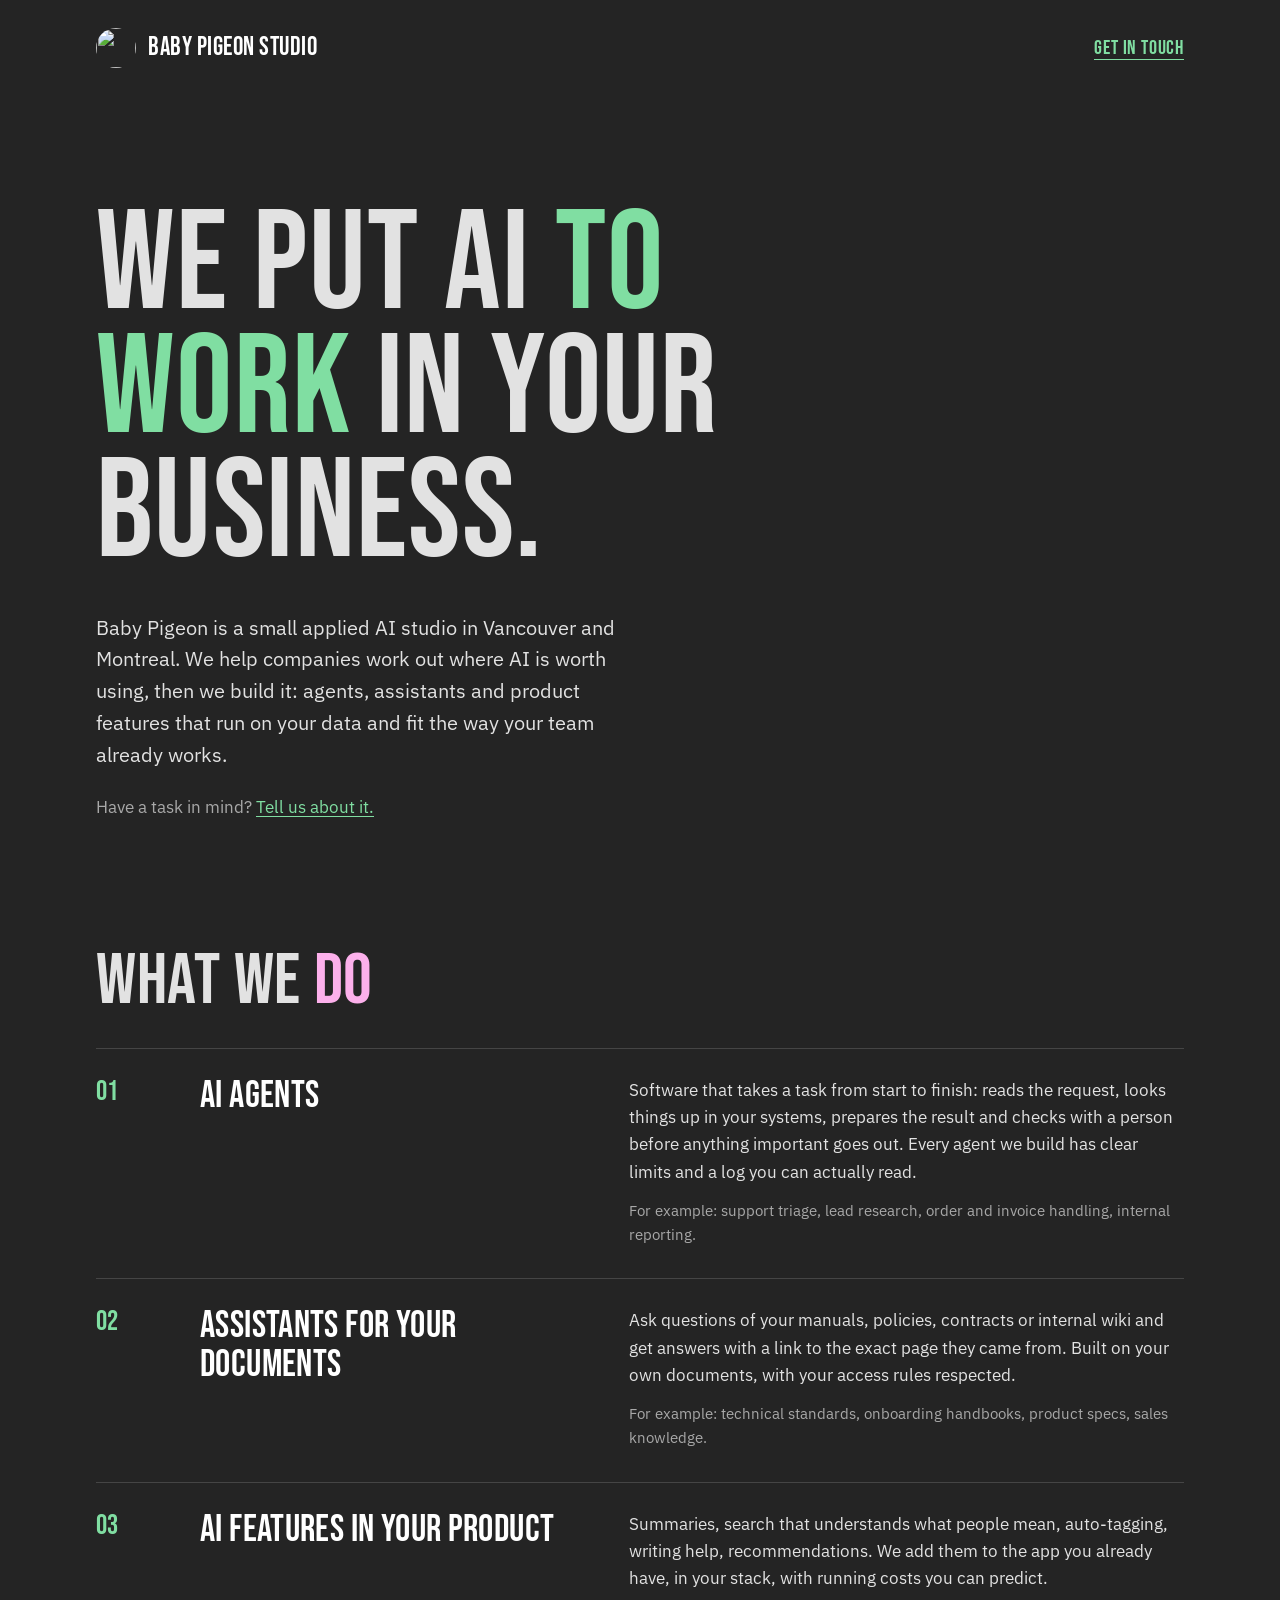
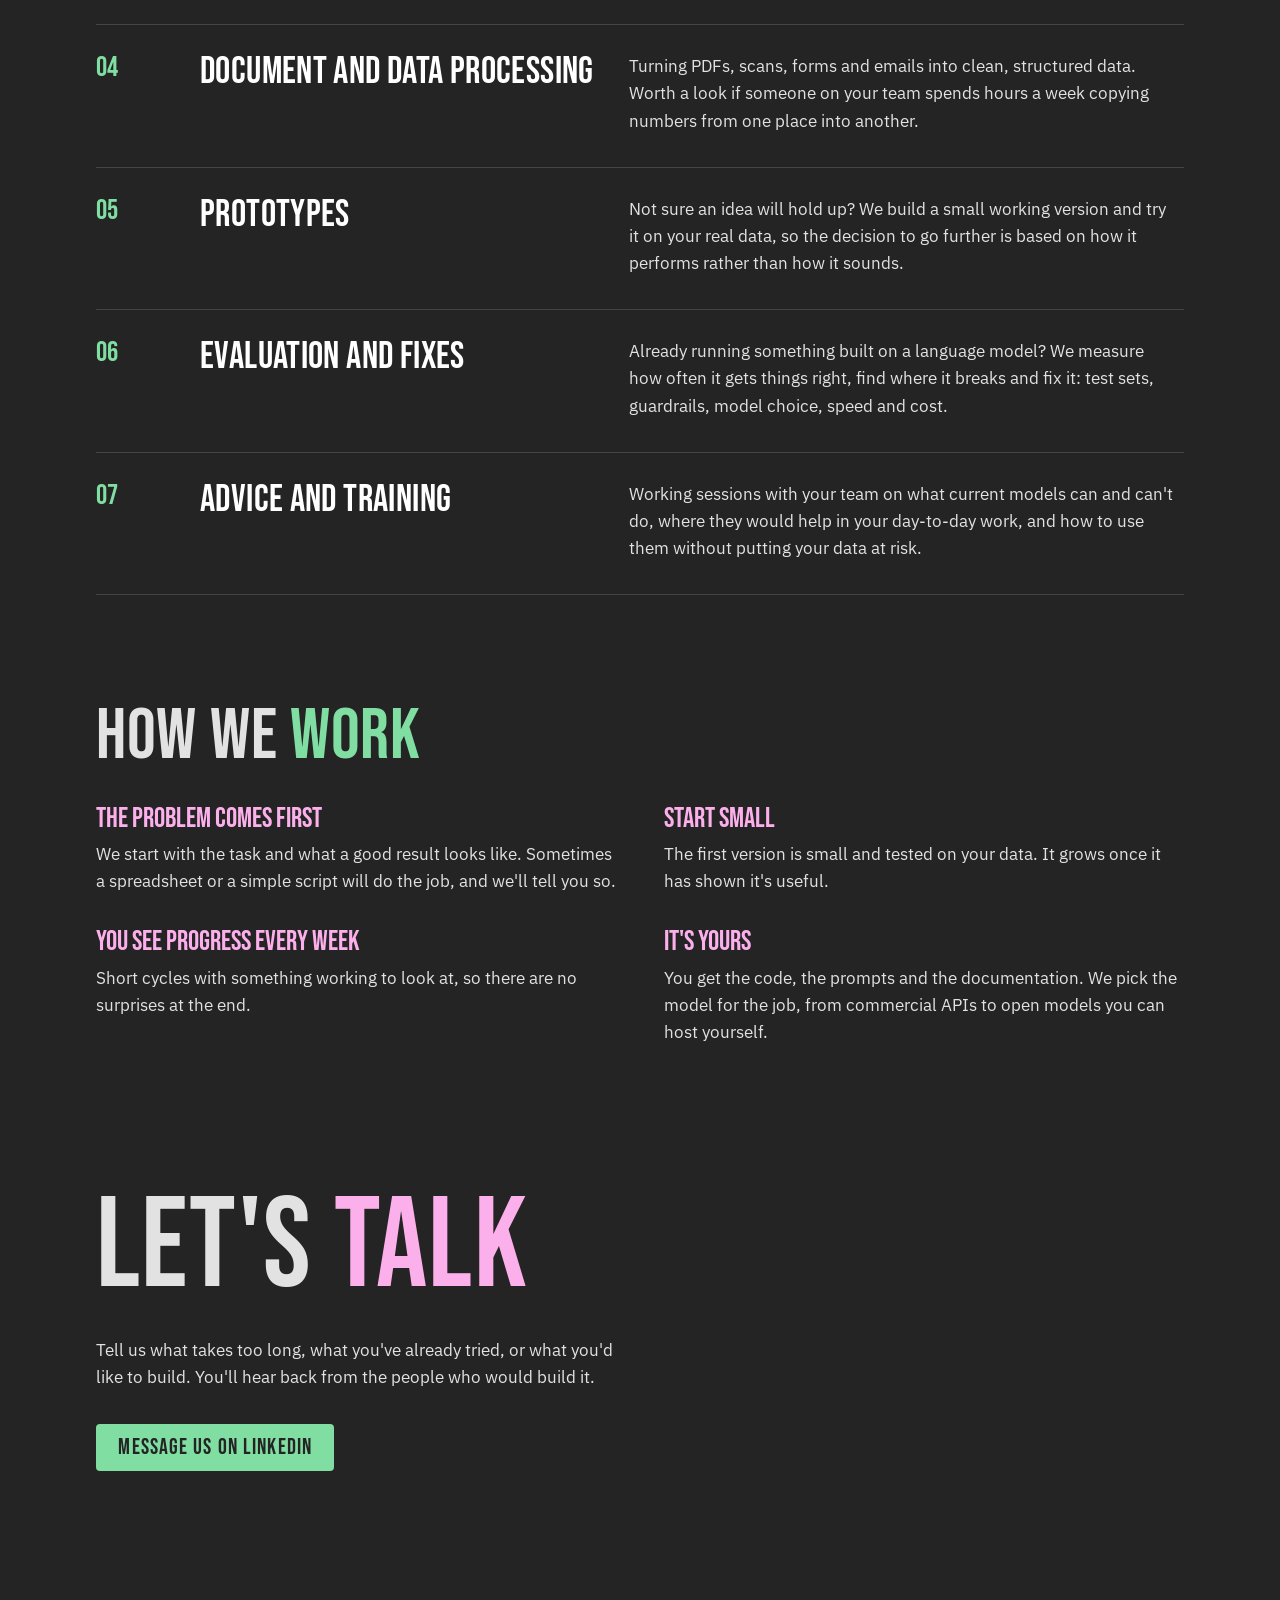
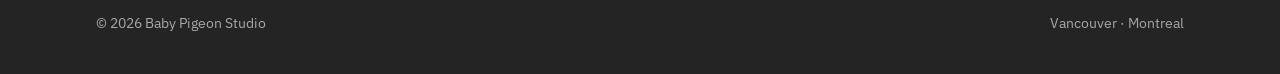
==== index.html @ 267a3808 "Rebuild site around studio services, drop Webflow - Replace the projects list with seven services (a" ====
<!DOCTYPE html>
<html lang="en">
<head>
  <meta charset="utf-8">
  <meta name="viewport" content="width=device-width, initial-scale=1">
  <title>Baby Pigeon Studio · Applied AI, Vancouver &amp; Montreal</title>
  <meta name="description" content="A small applied AI studio in Vancouver and Montreal. We build AI agents, document assistants and AI features that run on your data and fit how your team already works.">
  <link rel="canonical" href="https://babypigeon.dev/">
  <meta name="theme-color" content="#242424">

  <meta property="og:type" content="website">
  <meta property="og:url" content="https://babypigeon.dev/">
  <meta property="og:title" content="Baby Pigeon Studio">
  <meta property="og:description" content="Applied AI studio in Vancouver and Montreal. Agents, document assistants and AI features, built to do real work.">
  <meta property="og:image" content="https://babypigeon.dev/images/og.png">
  <meta property="og:image:width" content="1200">
  <meta property="og:image:height" content="630">
  <meta name="twitter:card" content="summary_large_image">

  <link rel="icon" type="image/png" href="images/favicon.png">
  <link rel="apple-touch-icon" href="images/webclip.png">
  <link rel="preload" href="fonts/bebas-neue-latin-400-normal.woff2" as="font" type="font/woff2" crossorigin>
  <link rel="preload" href="fonts/ibm-plex-sans-latin-400-normal.woff2" as="font" type="font/woff2" crossorigin>
  <link rel="stylesheet" href="css/site.css">

  <script type="application/ld+json">
  {
    "@context": "https://schema.org",
    "@type": "ProfessionalService",
    "name": "Baby Pigeon Studio",
    "url": "https://babypigeon.dev/",
    "logo": "https://babypigeon.dev/images/webclip.png",
    "description": "Applied AI studio building AI agents, document assistants and AI product features.",
    "areaServed": "Worldwide",
    "address": [
      { "@type": "PostalAddress", "addressLocality": "Vancouver", "addressRegion": "BC", "addressCountry": "CA" },
      { "@type": "PostalAddress", "addressLocality": "Montreal", "addressRegion": "QC", "addressCountry": "CA" }
    ],
    "sameAs": ["https://www.linkedin.com/company/baby-pigeon/"]
  }
  </script>
</head>
<body>
  <a class="skip" href="#main">Skip to content</a>

  <header class="site-header wrap">
    <a class="brand" href="./" aria-label="Baby Pigeon Studio, home">
      <img src="images/webclip.png" alt="" width="40" height="40">
      <span>Baby Pigeon Studio</span>
    </a>
    <a class="header-link" href="#contact">Get in touch</a>
  </header>

  <main id="main">
    <section class="intro wrap">
      <h1>We put AI <span class="green">to work</span> in your business.</h1>
      <p class="lead">
        Baby Pigeon is a small applied AI studio in Vancouver and Montreal.
        We help companies work out where AI is worth using, then we build it:
        agents, assistants and product features that run on your data and fit
        the way your team already works.
      </p>
      <p class="cta-line">Have a task in mind? <a href="#contact">Tell us about it.</a></p>
    </section>

    <section class="section wrap" aria-labelledby="services-title">
      <h2 id="services-title">What we <span class="violet">do</span></h2>

      <ol class="services">
        <li class="service">
          <h3>AI agents</h3>
          <div>
            <p>
              Software that takes a task from start to finish: reads the request,
              looks things up in your systems, prepares the result and checks with
              a person before anything important goes out. Every agent we build has
              clear limits and a log you can actually read.
            </p>
            <p class="eg">For example: support triage, lead research, order and invoice handling, internal reporting.</p>
          </div>
        </li>

        <li class="service">
          <h3>Assistants for your documents</h3>
          <div>
            <p>
              Ask questions of your manuals, policies, contracts or internal wiki and
              get answers with a link to the exact page they came from. Built on your
              own documents, with your access rules respected.
            </p>
            <p class="eg">For example: technical standards, onboarding handbooks, product specs, sales knowledge.</p>
          </div>
        </li>

        <li class="service">
          <h3>AI features in your product</h3>
          <div>
            <p>
              Summaries, search that understands what people mean, auto-tagging,
              writing help, recommendations. We add them to the app you already have,
              in your stack, with running costs you can predict.
            </p>
          </div>
        </li>

        <li class="service">
          <h3>Document and data processing</h3>
          <div>
            <p>
              Turning PDFs, scans, forms and emails into clean, structured data.
              Worth a look if someone on your team spends hours a week copying numbers
              from one place into another.
            </p>
          </div>
        </li>

        <li class="service">
          <h3>Prototypes</h3>
          <div>
            <p>
              Not sure an idea will hold up? We build a small working version and try
              it on your real data, so the decision to go further is based on how it
              performs rather than how it sounds.
            </p>
          </div>
        </li>

        <li class="service">
          <h3>Evaluation and fixes</h3>
          <div>
            <p>
              Already running something built on a language model? We measure how often
              it gets things right, find where it breaks and fix it: test sets,
              guardrails, model choice, speed and cost.
            </p>
          </div>
        </li>

        <li class="service">
          <h3>Advice and training</h3>
          <div>
            <p>
              Working sessions with your team on what current models can and can't do,
              where they would help in your day-to-day work, and how to use them
              without putting your data at risk.
            </p>
          </div>
        </li>
      </ol>
    </section>

    <section class="section wrap" aria-labelledby="how-title">
      <h2 id="how-title">How we <span class="green">work</span></h2>

      <dl class="principles">
        <div>
          <dt>The problem comes first</dt>
          <dd>
            We start with the task and what a good result looks like. Sometimes a
            spreadsheet or a simple script will do the job, and we'll tell you so.
          </dd>
        </div>
        <div>
          <dt>Start small</dt>
          <dd>
            The first version is small and tested on your data. It grows once it has
            shown it's useful.
          </dd>
        </div>
        <div>
          <dt>You see progress every week</dt>
          <dd>
            Short cycles with something working to look at, so there are no surprises
            at the end.
          </dd>
        </div>
        <div>
          <dt>It's yours</dt>
          <dd>
            You get the code, the prompts and the documentation. We pick the model for
            the job, from commercial APIs to open models you can host yourself.
          </dd>
        </div>
      </dl>
    </section>

    <section id="contact" class="section contact wrap" aria-labelledby="contact-title">
      <h2 id="contact-title">Let's <span class="violet">talk</span></h2>
      <p>
        Tell us what takes too long, what you've already tried, or what you'd like
        to build. You'll hear back from the people who would build it.
      </p>
      <a class="button" href="https://www.linkedin.com/company/baby-pigeon/" target="_blank" rel="noopener">Message us on LinkedIn</a>
    </section>
  </main>

  <footer class="site-footer wrap">
    <span>© 2026 Baby Pigeon Studio</span>
    <span>Vancouver · Montreal</span>
  </footer>
</body>
</html>
---- css/site.css ----
/* Baby Pigeon Studio */

@font-face {
  font-family: "Bebas Neue";
  src: url("../fonts/bebas-neue-latin-400-normal.woff2") format("woff2");
  font-weight: 400;
  font-style: normal;
  font-display: swap;
}
@font-face {
  font-family: "IBM Plex Sans";
  src: url("../fonts/ibm-plex-sans-latin-400-normal.woff2") format("woff2");
  font-weight: 400;
  font-style: normal;
  font-display: swap;
}
@font-face {
  font-family: "IBM Plex Sans";
  src: url("../fonts/ibm-plex-sans-latin-400-italic.woff2") format("woff2");
  font-weight: 400;
  font-style: italic;
  font-display: swap;
}
@font-face {
  font-family: "IBM Plex Sans";
  src: url("../fonts/ibm-plex-sans-latin-600-normal.woff2") format("woff2");
  font-weight: 600;
  font-style: normal;
  font-display: swap;
}

:root {
  --black: #242424;
  --white: #ffffff;
  --gray: #e2e2e2;
  --green: #80dea2;
  --violet: #fcb0eb;
  --blue: #7dd8ff;

  --muted: #a8a8a8;
  --rule: #ffffff26;

  --display: "Bebas Neue", "Arial Narrow", sans-serif;
  --text: "IBM Plex Sans", system-ui, sans-serif;

  --gutter: clamp(1rem, 5vw, 4rem);
  --measure: 34rem;

  color-scheme: dark;
}

*, *::before, *::after { box-sizing: border-box; }

html { -webkit-text-size-adjust: 100%; }

body {
  margin: 0;
  background: var(--black);
  color: var(--gray);
  font-family: var(--text);
  font-size: 1.0625rem;
  line-height: 1.6;
  -webkit-font-smoothing: antialiased;
}

h1, h2, h3 {
  margin: 0;
  font-family: var(--display);
  font-weight: 400;
  line-height: .95;
  letter-spacing: .01em;
}

p { margin: 0; }

a {
  color: var(--green);
  text-decoration: underline;
  text-decoration-thickness: 1px;
  text-underline-offset: .2em;
}
a:hover { color: var(--violet); }

:focus-visible {
  outline: 2px solid var(--blue);
  outline-offset: 3px;
  border-radius: 2px;
}

.green { color: var(--green); }
.violet { color: var(--violet); }

.skip {
  position: absolute;
  left: -999px;
}
.skip:focus {
  left: var(--gutter);
  top: 1rem;
  background: var(--black);
  padding: .25rem .5rem;
}

.wrap {
  max-width: 76rem;
  margin: 0 auto;
  padding: 0 var(--gutter);
}

/* Header */

.site-header {
  display: flex;
  align-items: center;
  justify-content: space-between;
  gap: 1rem;
  padding-top: 1.75rem;
  padding-bottom: 1.75rem;
}

.brand {
  display: flex;
  align-items: center;
  gap: .75rem;
  color: var(--white);
  text-decoration: none;
  font-family: var(--display);
  font-size: 1.6rem;
  line-height: 1;
  letter-spacing: .02em;
}
.brand:hover { color: var(--white); }
.brand img {
  width: 2.5rem;
  height: 2.5rem;
  border-radius: 50%;
}

.header-link {
  font-family: var(--display);
  font-size: 1.25rem;
  letter-spacing: .04em;
  text-decoration: none;
  border-bottom: 1px solid currentColor;
  line-height: 1.1;
}

/* Intro */

.intro {
  padding-top: clamp(3rem, 12vh, 8rem);
  padding-bottom: clamp(4rem, 14vh, 9rem);
}

.intro h1 {
  color: var(--gray);
  font-size: clamp(3.5rem, 11vw, 9.5rem);
  line-height: .88;
  max-width: 14ch;
}

.lead {
  margin-top: 2.25rem;
  max-width: var(--measure);
  font-size: clamp(1.125rem, 1.6vw, 1.3rem);
  line-height: 1.55;
}

.intro .cta-line {
  margin-top: 1.5rem;
  color: var(--muted);
}

/* Sections */

.section {
  padding-bottom: clamp(4rem, 12vh, 8rem);
}

.section > h2 {
  color: var(--gray);
  font-size: clamp(2.75rem, 6vw, 4.5rem);
  margin-bottom: 2rem;
}

/* Services */

.services {
  list-style: none;
  margin: 0;
  padding: 0;
  counter-reset: service;
}

.service {
  counter-increment: service;
  display: grid;
  grid-template-columns: 3.5rem minmax(0, 1fr);
  column-gap: 1rem;
  row-gap: .75rem;
  padding: 1.75rem 0 2rem;
  border-top: 1px solid var(--rule);
}
.service:last-child { border-bottom: 1px solid var(--rule); }

.service::before {
  content: counter(service, decimal-leading-zero);
  grid-row: 1 / span 2;
  color: var(--green);
  font-family: var(--display);
  font-size: 1.75rem;
  line-height: 1.1;
}

.service h3 {
  color: var(--white);
  font-size: clamp(1.9rem, 3vw, 2.4rem);
  line-height: 1;
}

.service p { max-width: var(--measure); }

.service .eg {
  margin-top: .75rem;
  color: var(--muted);
  font-size: .95rem;
}

@media (min-width: 52rem) {
  .service {
    grid-template-columns: 4.5rem minmax(0, 5fr) minmax(0, 7fr);
    column-gap: 2rem;
  }
  .service::before { grid-row: auto; }
}

/* How we work */

.principles {
  margin: 0;
  display: grid;
  gap: 2rem 3rem;
}

.principles div { max-width: var(--measure); }

.principles dt {
  color: var(--violet);
  font-family: var(--display);
  font-size: 1.75rem;
  line-height: 1.1;
  margin-bottom: .4rem;
}

.principles dd { margin: 0; }

@media (min-width: 52rem) {
  .principles { grid-template-columns: 1fr 1fr; }
}

/* Contact */

.contact {
  padding-top: clamp(1rem, 4vh, 3rem);
}

.contact h2 {
  color: var(--gray);
  font-size: clamp(3.5rem, 10vw, 8rem);
  line-height: .9;
}

.contact p {
  margin-top: 1.5rem;
  max-width: var(--measure);
}

.button {
  display: inline-block;
  margin-top: 2rem;
  padding: .85rem 1.4rem .7rem;
  background: var(--green);
  color: var(--black);
  border-radius: .25rem;
  font-family: var(--display);
  font-size: 1.4rem;
  letter-spacing: .05em;
  line-height: 1;
  text-decoration: none;
}
.button:hover {
  background: var(--violet);
  color: var(--black);
}

/* Footer */

.site-footer {
  display: flex;
  flex-wrap: wrap;
  justify-content: space-between;
  gap: .5rem 2rem;
  padding-top: 2rem;
  padding-bottom: 2.5rem;
  color: var(--muted);
  font-size: .9rem;
}

/* 404 */

.notfound {
  min-height: 70vh;
  display: flex;
  flex-direction: column;
  justify-content: center;
  gap: 1.5rem;
}
.notfound h1 {
  font-size: clamp(4rem, 14vw, 10rem);
  color: var(--gray);
}
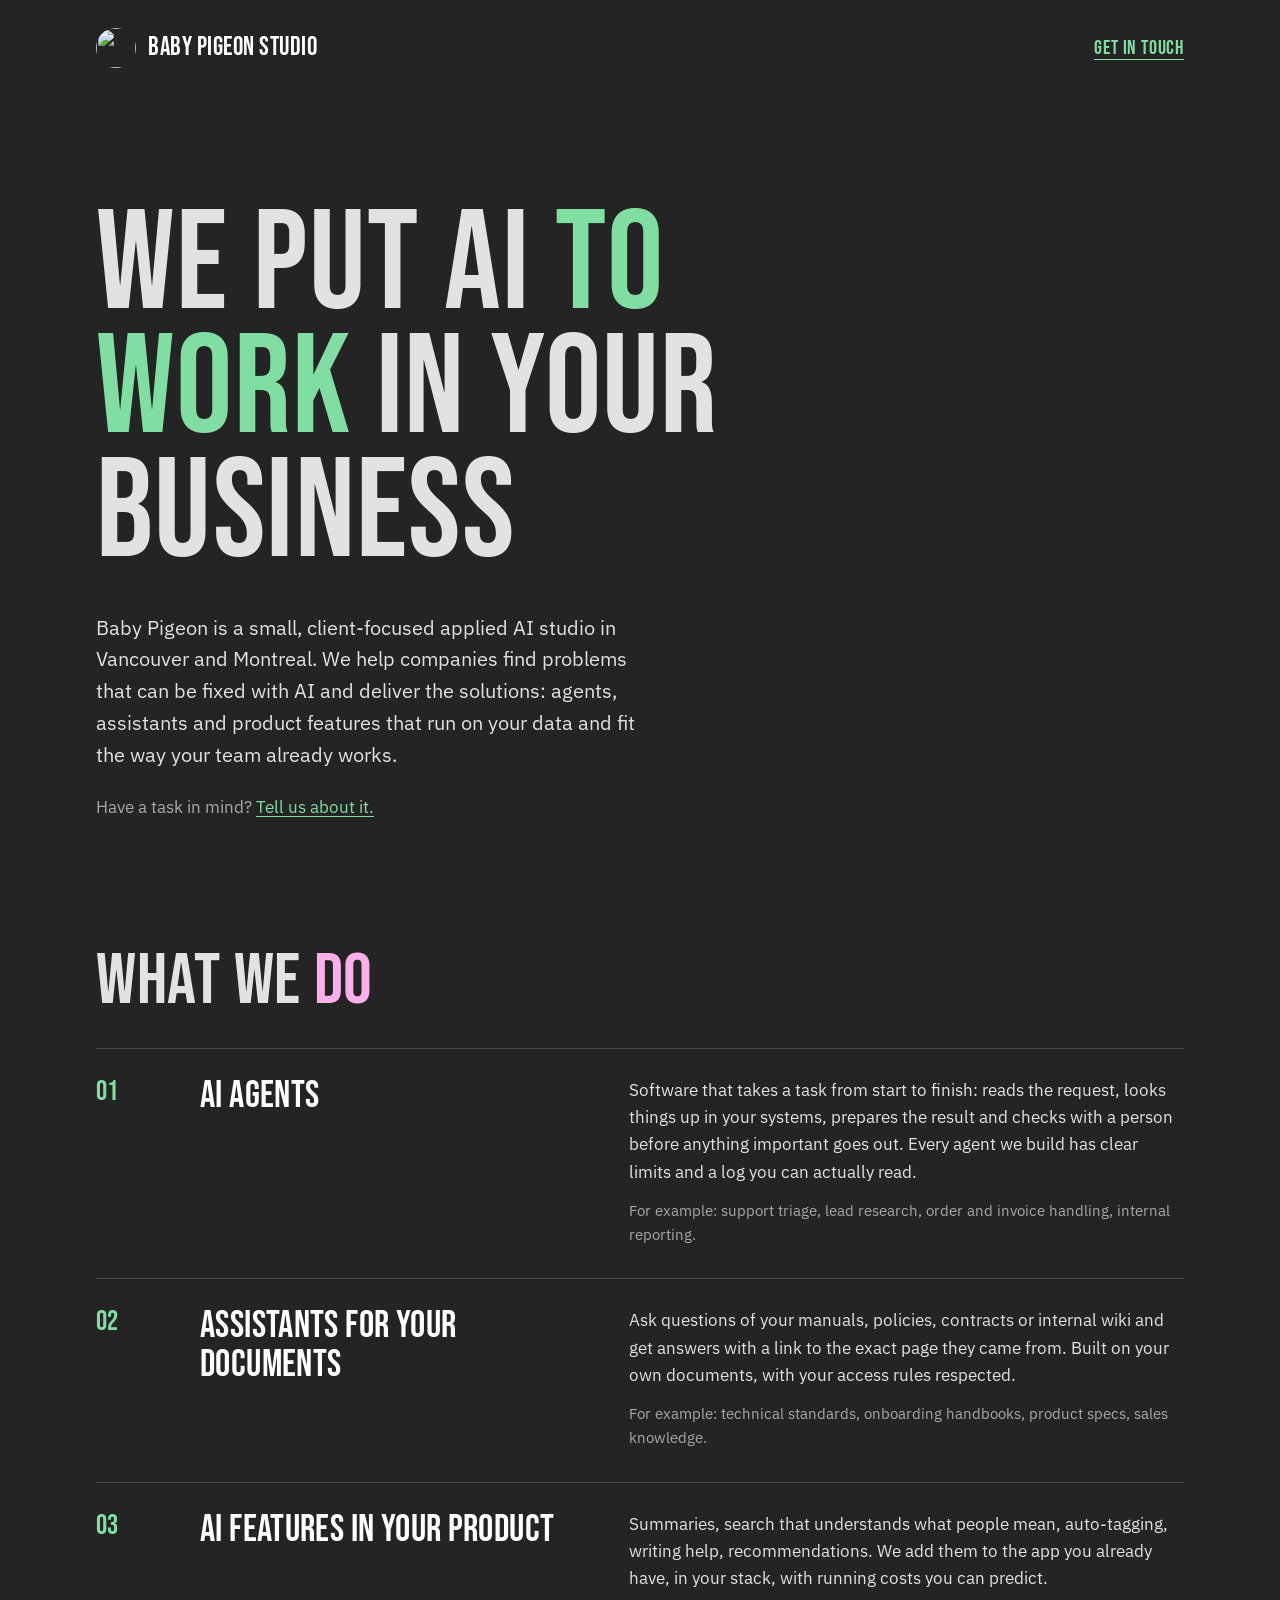
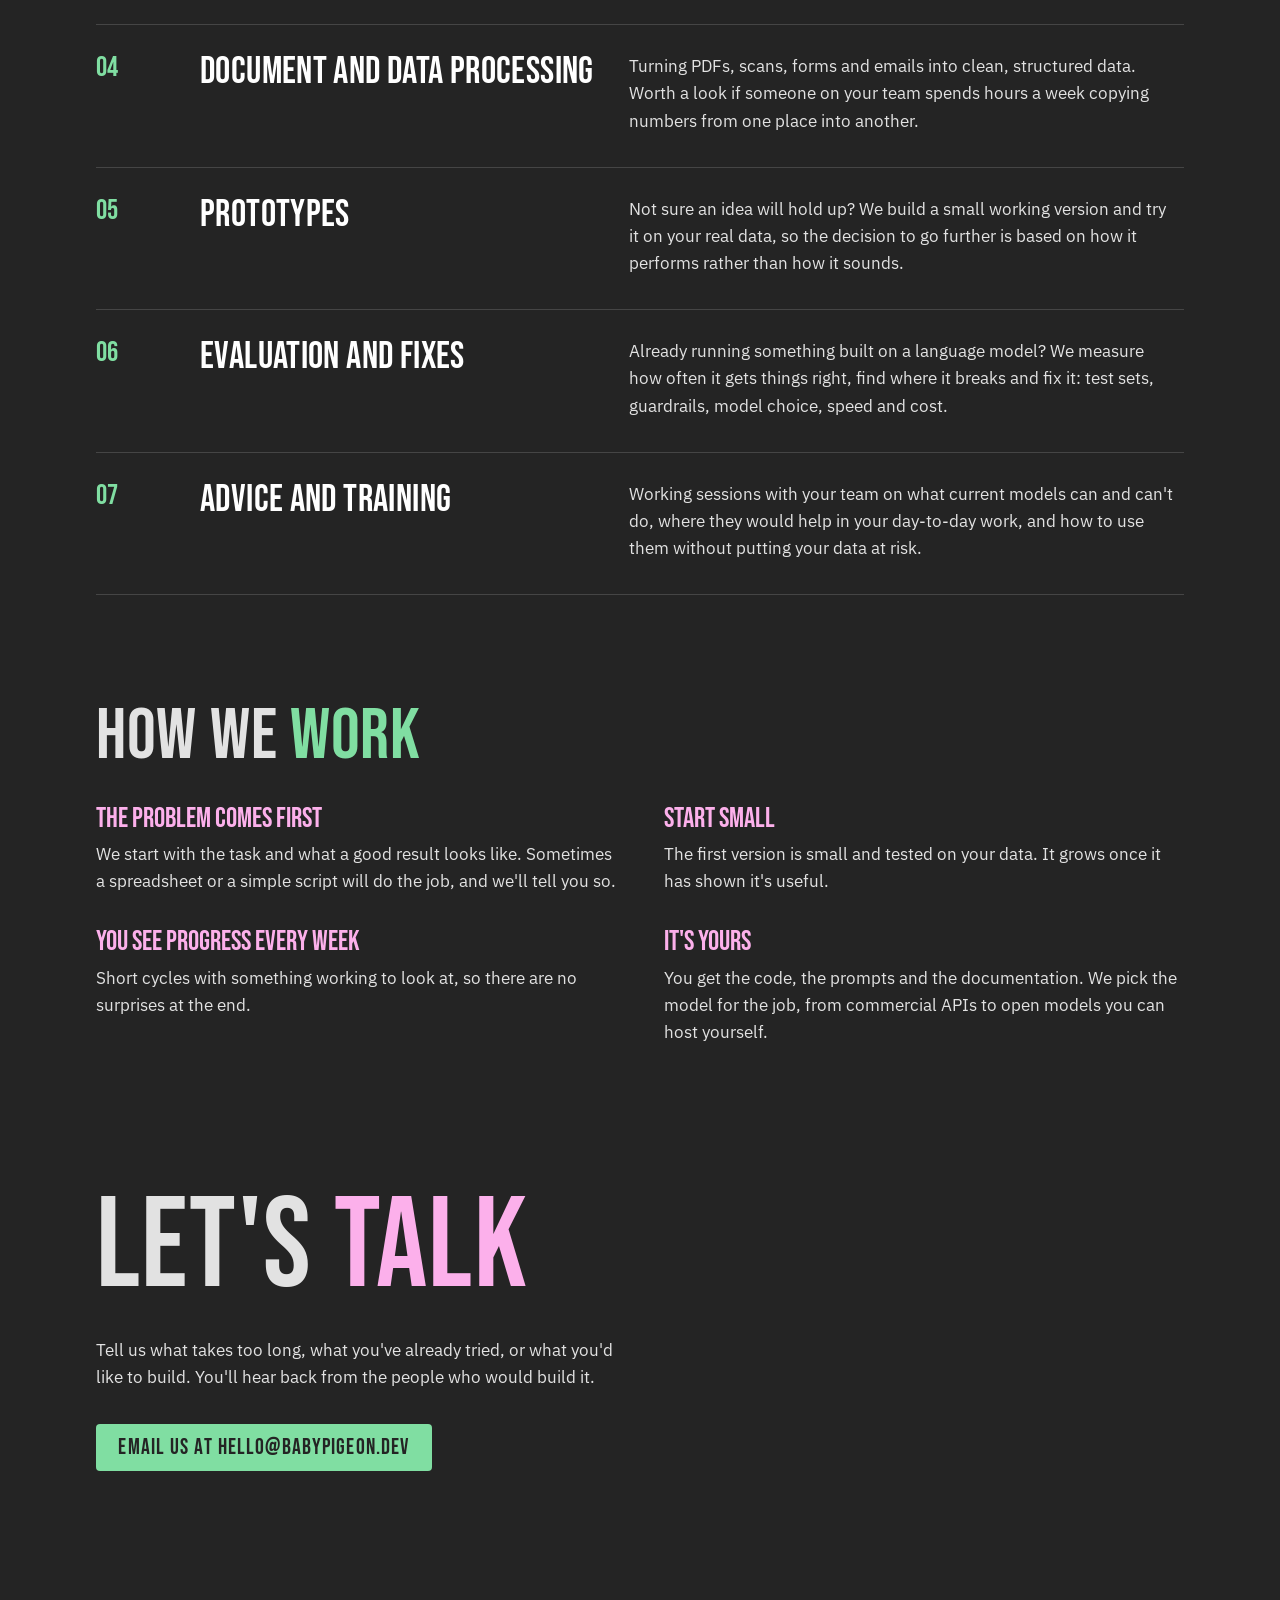
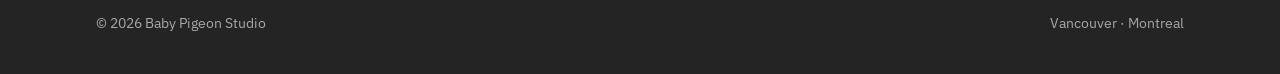
==== commit 411687cc: "fix wording + add email" ====
--- a/index.html
+++ b/index.html
@@ -1,17 +1,20 @@
 <!DOCTYPE html>
 <html lang="en">
+
 <head>
   <meta charset="utf-8">
   <meta name="viewport" content="width=device-width, initial-scale=1">
   <title>Baby Pigeon Studio · Applied AI, Vancouver &amp; Montreal</title>
-  <meta name="description" content="A small applied AI studio in Vancouver and Montreal. We build AI agents, document assistants and AI features that run on your data and fit how your team already works.">
+  <meta name="description"
+    content="A small applied AI studio in Vancouver and Montreal. We build AI agents, document assistants and AI features that run on your data and fit how your team already works.">
   <link rel="canonical" href="https://babypigeon.dev/">
   <meta name="theme-color" content="#242424">
 
   <meta property="og:type" content="website">
   <meta property="og:url" content="https://babypigeon.dev/">
   <meta property="og:title" content="Baby Pigeon Studio">
-  <meta property="og:description" content="Applied AI studio in Vancouver and Montreal. Agents, document assistants and AI features, built to do real work.">
+  <meta property="og:description"
+    content="Applied AI studio in Vancouver and Montreal. Agents, document assistants and AI features, built to do real work.">
   <meta property="og:image" content="https://babypigeon.dev/images/og.png">
   <meta property="og:image:width" content="1200">
   <meta property="og:image:height" content="630">
@@ -40,6 +43,7 @@
   }
   </script>
 </head>
+
 <body>
   <a class="skip" href="#main">Skip to content</a>
 
@@ -53,10 +57,10 @@
 
   <main id="main">
     <section class="intro wrap">
-      <h1>We put AI <span class="green">to work</span> in your business.</h1>
+      <h1>We put AI <span class="green">to work</span> in your business</h1>
       <p class="lead">
-        Baby Pigeon is a small applied AI studio in Vancouver and Montreal.
-        We help companies work out where AI is worth using, then we build it:
+        Baby Pigeon is a small, client-focused applied AI studio in Vancouver and Montreal.
+        We help companies find problems that can be fixed with AI and deliver the solutions:
         agents, assistants and product features that run on your data and fit
         the way your team already works.
       </p>
@@ -76,7 +80,8 @@
               a person before anything important goes out. Every agent we build has
               clear limits and a log you can actually read.
             </p>
-            <p class="eg">For example: support triage, lead research, order and invoice handling, internal reporting.</p>
+            <p class="eg">For example: support triage, lead research, order and invoice handling, internal reporting.
+            </p>
           </div>
         </li>
 
@@ -190,7 +195,7 @@
         Tell us what takes too long, what you've already tried, or what you'd like
         to build. You'll hear back from the people who would build it.
       </p>
-      <a class="button" href="https://www.linkedin.com/company/baby-pigeon/" target="_blank" rel="noopener">Message us on LinkedIn</a>
+      <a class="button" href="mailto:hello@babypigeon.dev">Email us at hello@babypigeon.dev</a>
     </section>
   </main>
 
@@ -199,4 +204,5 @@
     <span>Vancouver · Montreal</span>
   </footer>
 </body>
-</html>
+
+</html>
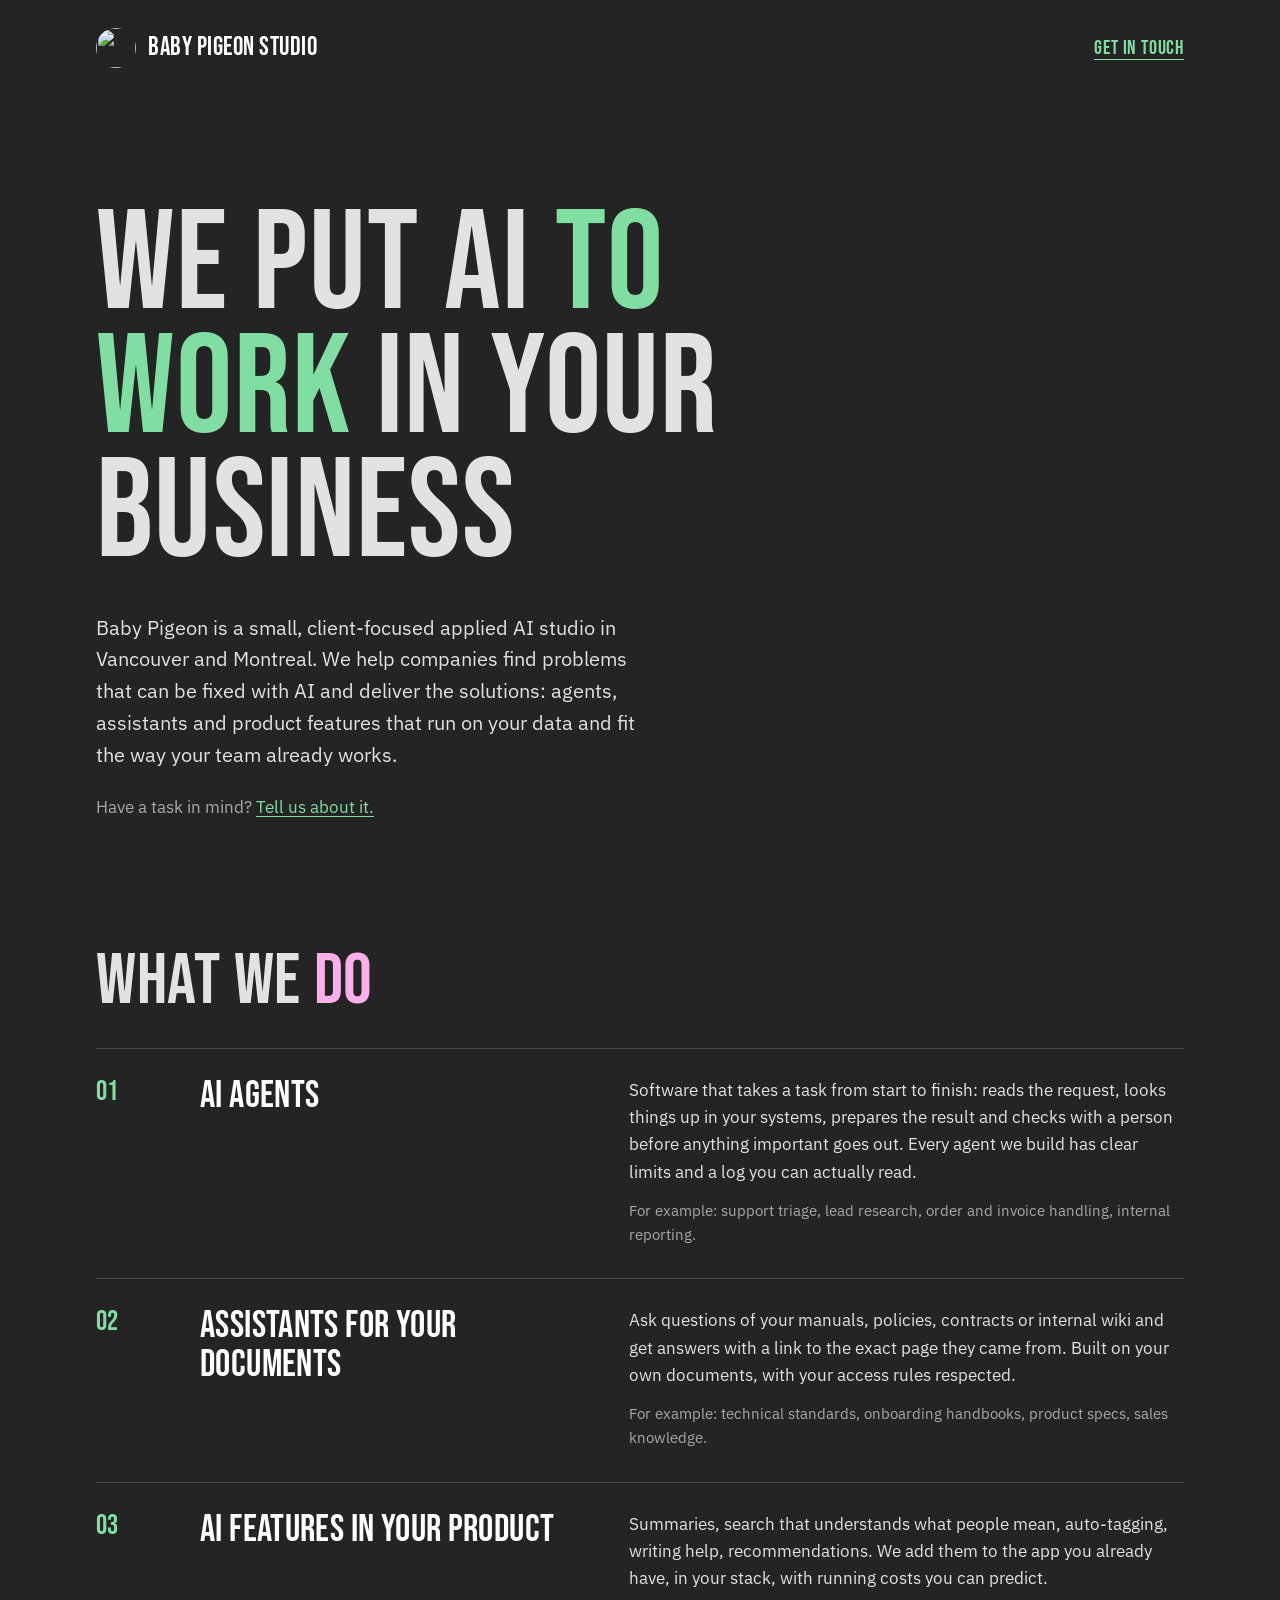
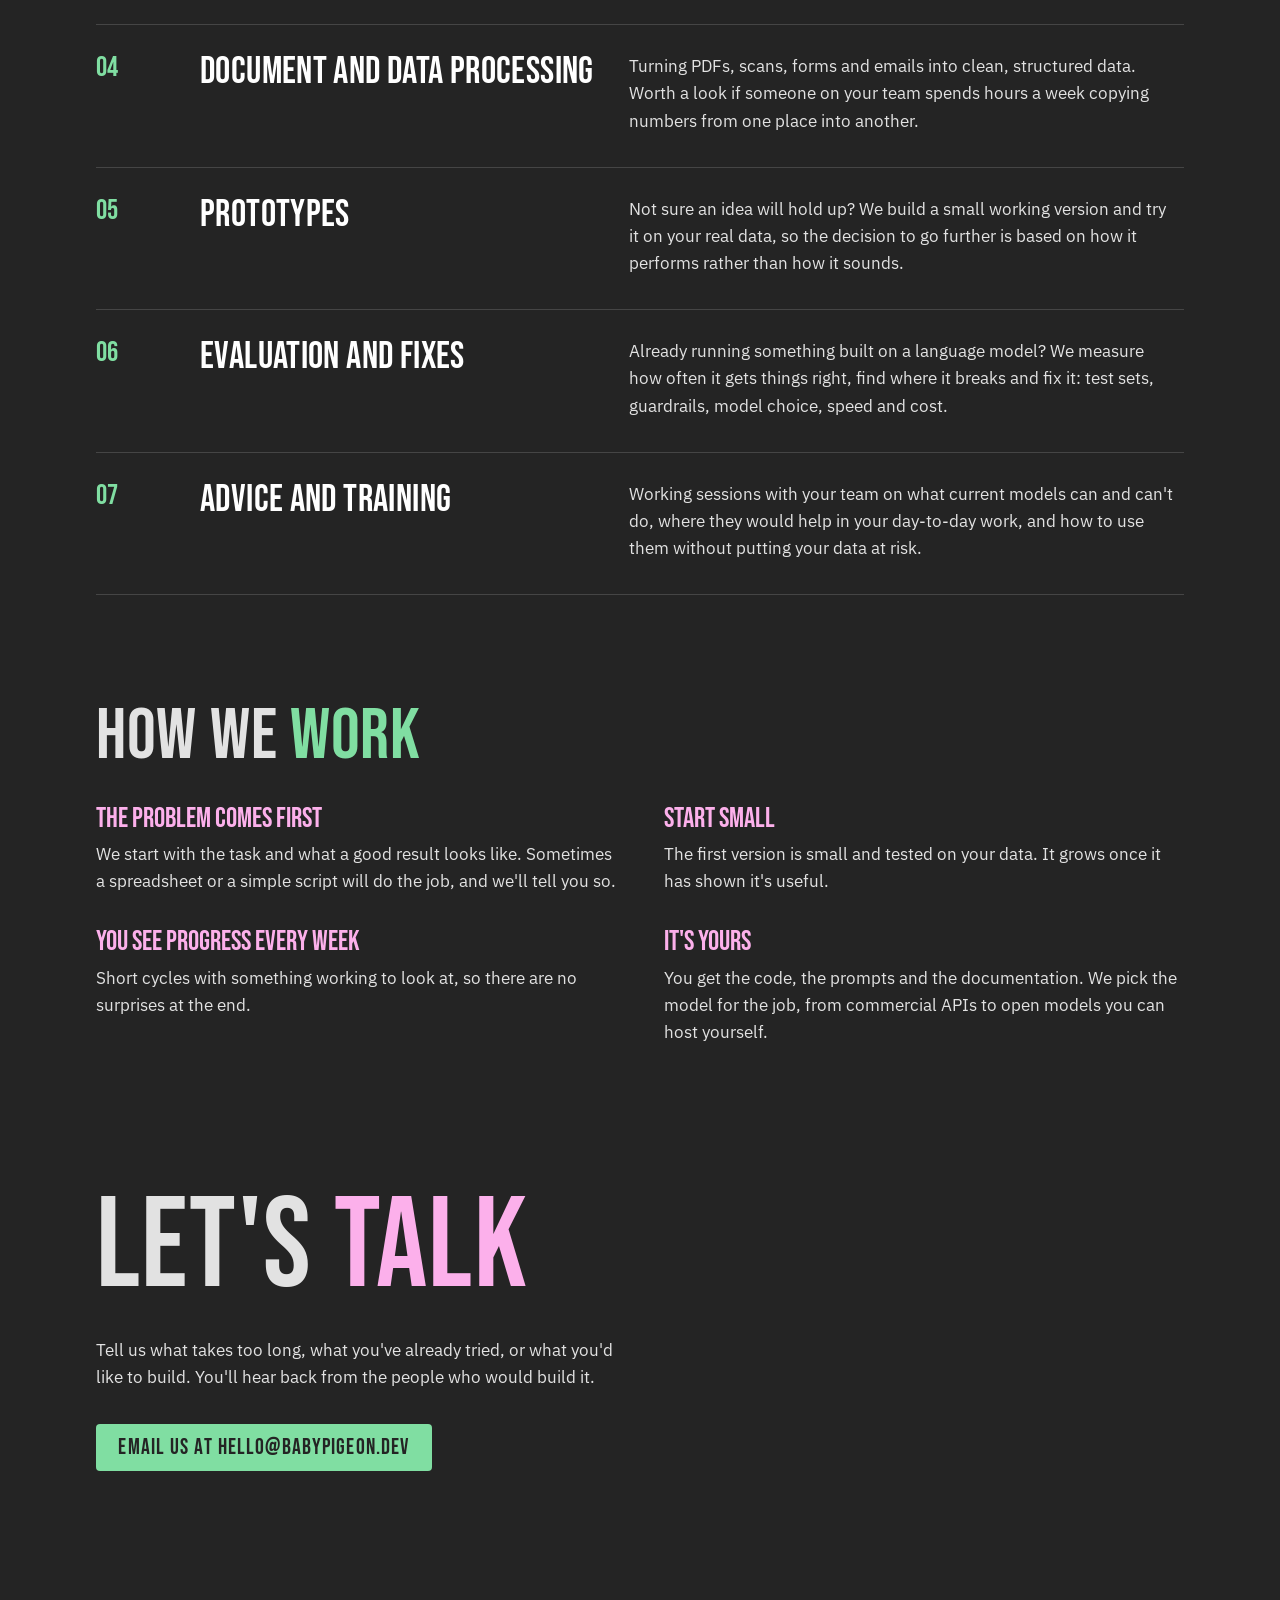
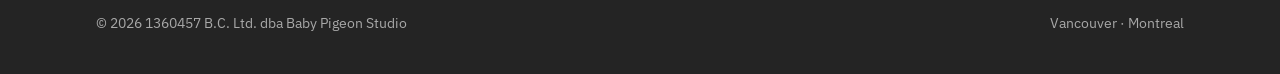
==== commit 9d746de7: "Add legal entity to footer" ====
--- a/index.html
+++ b/index.html
@@ -200,7 +200,7 @@
   </main>
 
   <footer class="site-footer wrap">
-    <span>© 2026 Baby Pigeon Studio</span>
+    <span>© 2026 1360457 B.C. Ltd. dba Baby Pigeon Studio</span>
     <span>Vancouver · Montreal</span>
   </footer>
 </body>
